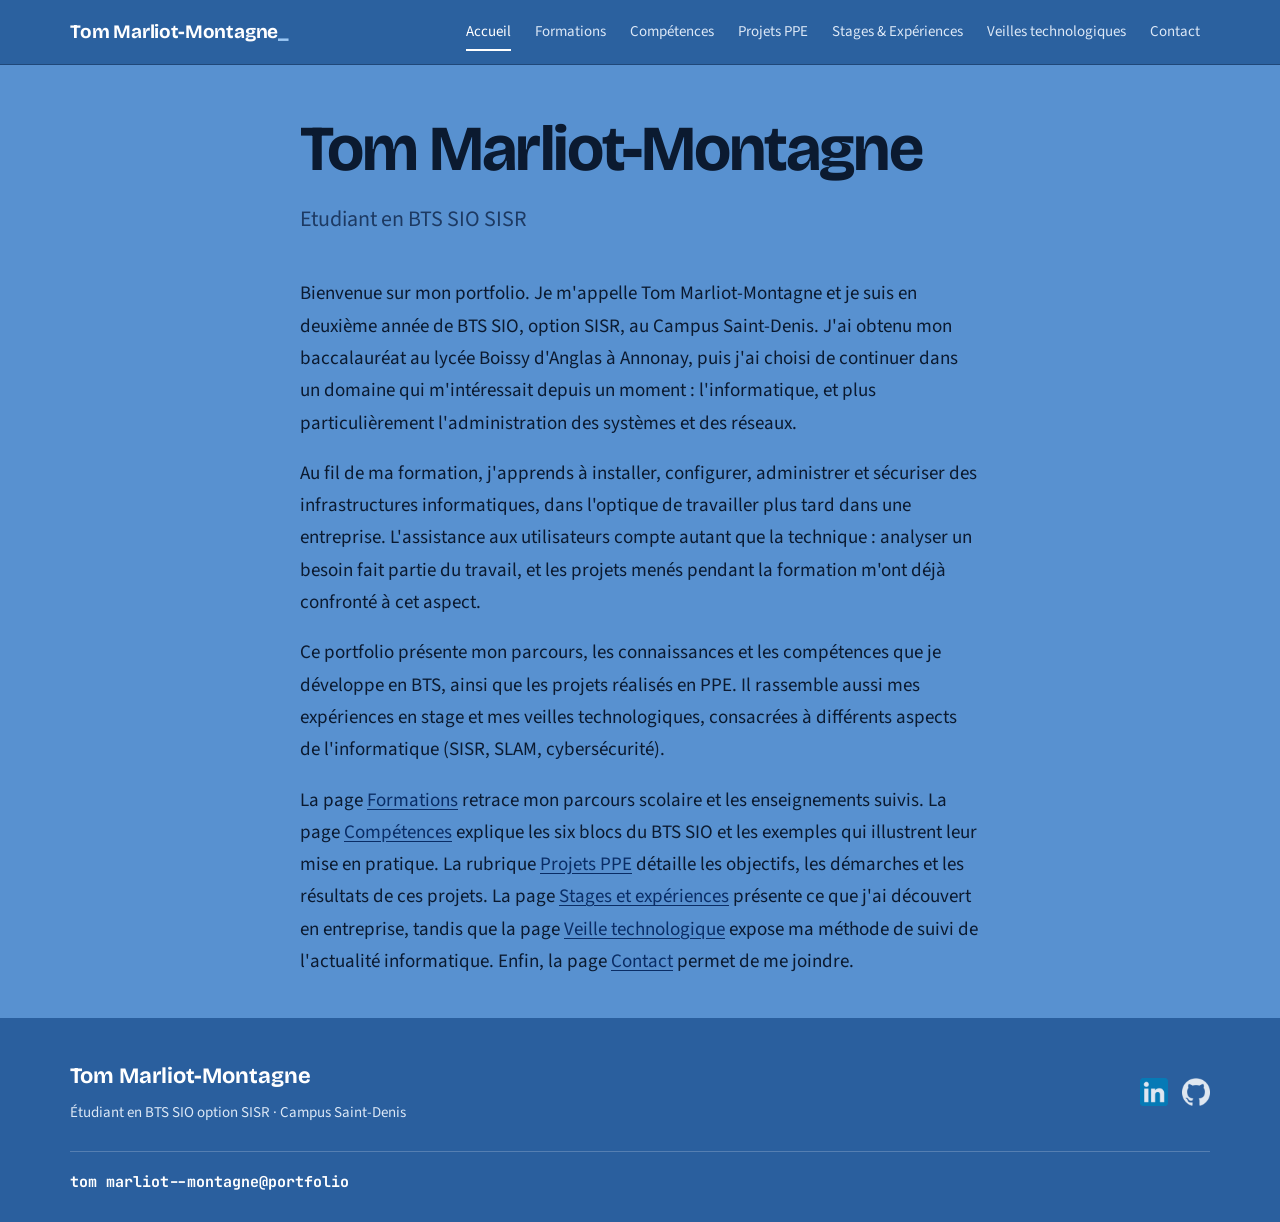
==== index.html @ f74e12f9 "Add files via upload" ====
<!doctype html>
<html lang="fr">
<head>
  <meta charset="utf-8">
  <meta name="viewport" content="width=device-width, initial-scale=1">
  <title>Tom Marliot-Montagne – Etudiant en BTS SIO SISR</title>
  <meta name="description" content="Portfolio de Tom Marliot-Montagne, étudiant en BTS SIO option SISR.">
  <link rel="preconnect" href="https://fonts.googleapis.com">
  <link rel="preconnect" href="https://fonts.gstatic.com" crossorigin>
  <link href="https://fonts.googleapis.com/css2?family=Bricolage+Grotesque:opsz,wght@12..96,700;12..96,800&family=JetBrains+Mono:wght@400;600&family=Ubuntu+Mono:wght@400;700&family=Source+Sans+3:wght@400;600&display=swap" rel="stylesheet">
  <link rel="stylesheet" href="css/style.css">
</head>
<body>

<header class="site-header">
  <div class="wrap">
    <a class="brand" href="index.html">Tom Marliot-Montagne</a>
    <button class="nav-toggle" aria-expanded="false" aria-controls="nav">menu</button>
    <nav class="nav" id="nav">
      <ul>
        <li><a href="index.html" aria-current="page">Accueil</a></li>
        <li><a href="formations.html">Formations</a></li>
        <li><a href="competences.html">Compétences</a></li>
        <li><a href="projets.html">Projets PPE</a></li>
        <li><a href="stages.html">Stages &amp; Expériences</a></li>
        <li><a href="veille.html">Veilles technologiques</a></li>
        <li><a href="contact.html">Contact</a></li>
      </ul>
    </nav>
  </div>
</header>

<main>
  <div class="wrap">
<h1>Tom <em>Marliot-Montagne</em></h1>
    <p class="intro">Etudiant en BTS SIO SISR</p>

<p style="margin-top:40px">Bienvenue sur mon portfolio. Je m'appelle Tom Marliot-Montagne et je suis en deuxième année de BTS SIO, option SISR, au Campus Saint-Denis. J'ai obtenu mon baccalauréat au lycée Boissy d'Anglas à Annonay, puis j'ai choisi de continuer dans un domaine qui m'intéressait depuis un moment : l'informatique, et plus particulièrement l'administration des systèmes et des réseaux.</p>
    <p>Au fil de ma formation, j'apprends à installer, configurer, administrer et sécuriser des infrastructures informatiques, dans l'optique de travailler plus tard dans une entreprise. L'assistance aux utilisateurs compte autant que la technique : analyser un besoin fait partie du travail, et les projets menés pendant la formation m'ont déjà confronté à cet aspect.</p>
    <p>Ce portfolio présente mon parcours, les connaissances et les compétences que je développe en BTS, ainsi que les projets réalisés en PPE. Il rassemble aussi mes expériences en stage et mes veilles technologiques, consacrées à différents aspects de l'informatique (SISR, SLAM, cybersécurité).</p>
    <p>La page <a href="formations.html">Formations</a> retrace mon parcours scolaire et les enseignements suivis. La page <a href="competences.html">Compétences</a> explique les six blocs du BTS SIO et les exemples qui illustrent leur mise en pratique. La rubrique <a href="projets.html">Projets PPE</a> détaille les objectifs, les démarches et les résultats de ces projets. La page <a href="stages.html">Stages et expériences</a> présente ce que j'ai découvert en entreprise, tandis que la page <a href="veille.html">Veille technologique</a> expose ma méthode de suivi de l'actualité informatique. Enfin, la page <a href="contact.html">Contact</a> permet de me joindre.</p>
  </div>
</main>

<footer class="site-footer">
  <div class="wrap">
    <div class="foot-top">
      <div>
        <a class="foot-name" href="index.html">Tom Marliot-Montagne</a>
        <p class="foot-sub">Étudiant en BTS SIO option SISR · Campus Saint-Denis</p>
      </div>
      <div class="socials">
        <a href="https://www.linkedin.com/in/tom-marliot-montagne-20b63934b/" target="_blank" rel="noopener" aria-label="LinkedIn"><img src="img/linkedin.png?v=28" alt="LinkedIn" width="24" height="24"></a>
        <a href="https://github.com/Tomino07" target="_blank" rel="noopener" aria-label="GitHub"><img class="gh" src="img/github.png?v=28" alt="GitHub" width="24" height="24"></a>
      </div>
    </div>
    <div class="foot-bottom">
      <span class="foot-term"><span class="u">tom marliot--montagne@portfolio</span></span>
    </div>
  </div>
</footer>

<script src="js/main.js?v=28"></script>
</body>
</html>
---- css/style.css ----
:root {
  --bg: #5891d0;
  --text: #0b1a30;
  --muted: #1d3a63;
  --line: rgba(11, 26, 48, .25);
  --accent: #0a2d66;
  --accent-light: #0f2f5c;
  --navy: #0b1a30;
  --deep: #2a5f9e;
  --deep-text: #dce8f6;
  --head: "Bricolage Grotesque", system-ui, sans-serif;
  --sans: "Source Sans 3", system-ui, -apple-system, "Segoe UI", sans-serif;
  --mono: "JetBrains Mono", ui-monospace, Consolas, monospace;
}

* { box-sizing: border-box; }

html { -webkit-text-size-adjust: 100%; }

body {
  margin: 0;
  min-height: 100vh;
  display: flex;
  flex-direction: column;
  background: var(--bg);
  color: var(--text);
  font-family: var(--sans);
  font-size: 19px;
  line-height: 1.7;
}

a { color: var(--accent); text-underline-offset: 3px; }
a:hover { color: #fff; }

.wrap {
  max-width: 720px;
  margin: 0 auto;
  padding: 0 20px;
}

h1, h2, h3 {
  font-family: var(--head);
  line-height: 1.15;
  margin: 0 0 14px;
}
h1 {
  font-size: clamp(42px, 8vw, 64px);
  letter-spacing: -0.03em;
  line-height: 1;
  margin-bottom: 20px;
}
h2 { font-size: 30px; margin-top: 46px; }
h3 { font-size: 22px; margin: 28px 0 8px; }
p { margin: 0 0 18px; }
ul, ol { padding-left: 22px; margin: 0 0 18px; }
li { margin-bottom: 8px; }
strong { color: var(--text); font-weight: 700; }

.muted { color: var(--muted); }

.site-header {
  position: sticky;
  top: 0;
  z-index: 10;
  background: rgba(42, 95, 158, .96);
  backdrop-filter: blur(8px);
  -webkit-backdrop-filter: blur(8px);
  border-bottom: 1px solid rgba(11, 26, 48, .35);
}
.site-header .wrap {
  max-width: 1180px;
  display: flex;
  align-items: center;
  justify-content: space-between;
  gap: 32px;
  height: 64px;
}

.brand {
  flex: none;
  font-family: var(--head);
  font-size: 19px;
  font-weight: 700;
  letter-spacing: -0.01em;
  color: #fff;
  text-decoration: none;
  white-space: nowrap;
}
.brand::after {
  content: "_";
  color: #9cc8f5;
  animation: blink 1.06s steps(1) infinite;
}
.brand:hover { color: #fff; }
@keyframes blink { 50% { opacity: 0; } }

.nav ul {
  display: flex;
  align-items: center;
  gap: 4px;
  list-style: none;
  margin: 0;
  padding: 0;
}
.nav li { margin: 0; }
.nav a {
  position: relative;
  display: block;
  padding: 6px 10px;
  font-size: 15px;
  color: var(--deep-text);
  text-decoration: none;
  white-space: nowrap;
  transition: color .15s;
}
.nav a::after {
  content: "";
  position: absolute;
  left: 10px;
  right: 10px;
  bottom: 0;
  height: 2px;
  background: #fff;
  transform: scaleX(0);
  transform-origin: left;
  transition: transform .2s;
}
.nav a:hover { color: #fff; }
.nav a:hover::after { transform: scaleX(1); opacity: .5; }
.nav a[aria-current="page"] { color: #fff; }
.nav a[aria-current="page"]::after { transform: scaleX(1); opacity: 1; }

.nav-toggle {
  display: none;
  font-family: var(--mono);
  font-size: 14px;
  color: #fff;
  background: none;
  border: 1px solid rgba(255, 255, 255, .4);
  border-radius: 6px;
  padding: 6px 12px;
  cursor: pointer;
}

@media (max-width: 1060px) {
  .nav-toggle { display: block; }
  .nav {
    display: none;
    position: absolute;
    top: 64px;
    left: 0;
    right: 0;
    background: var(--deep);
    border-bottom: 1px solid rgba(11, 26, 48, .35);
    padding: 8px 0 16px;
  }
  .nav.open { display: block; }
  .nav ul { flex-direction: column; align-items: stretch; max-width: 1180px; margin: 0 auto; padding: 0 10px; }
  .nav a { padding: 10px; font-size: 17px; }
  .nav a::after { display: none; }
  .nav a[aria-current="page"] { color: #fff; font-weight: 600; }
}

main { flex: 1; padding: 52px 0 40px; }
main .wrap > :last-child { margin-bottom: 0; }

.path {
  font-family: var(--mono);
  font-size: 14px;
  color: var(--accent-light);
  margin: 0 0 12px;
}
.intro {
  font-size: 22px;
  color: var(--muted);
}
h1 em { font-style: normal; }

.meta {
  font-family: var(--mono);
  font-size: 14px;
  color: var(--text);
  margin: -4px 0 20px;
}

form { margin: 30px 0 10px; }
.field { margin-bottom: 18px; }
label {
  display: block;
  font-family: var(--mono);
  font-size: 14px;
  color: var(--muted);
  margin-bottom: 4px;
}
input, textarea {
  width: 100%;
  font: inherit;
  font-size: 17px;
  color: var(--text);
  background: transparent;
  border: 0;
  border-bottom: 2px solid var(--line);
  border-radius: 0;
  padding: 6px 0 8px;
}
input:focus, textarea:focus { outline: none; border-bottom-color: var(--accent); }
textarea { min-height: 120px; resize: vertical; }
button[type="submit"] {
  font-family: var(--mono);
  font-size: 15px;
  color: #fff;
  background: var(--accent);
  border: 0;
  border-radius: 4px;
  padding: 10px 20px;
  cursor: pointer;
  margin-top: 6px;
}
button[type="submit"]:hover { background: #1d4a8a; }
.form-status { font-size: 16px; color: var(--navy); font-weight: 600; margin-top: 14px; }

.site-footer {
  background: var(--deep);
  font-size: 15px;
  color: var(--deep-text);
}
.site-footer .wrap { max-width: 1180px; }

.foot-top {
  display: flex;
  flex-wrap: wrap;
  align-items: center;
  justify-content: space-between;
  gap: 20px;
  padding: 40px 0 26px;
}
.foot-name {
  font-family: var(--head);
  font-size: 22px;
  font-weight: 700;
  color: #fff;
  text-decoration: none;
}
.foot-name:hover { color: #fff; }
.foot-sub { margin: 4px 0 0; font-size: 15px; }

.foot-bottom {
  display: flex;
  flex-wrap: wrap;
  justify-content: space-between;
  gap: 8px 20px;
  padding: 18px 0 26px;
  border-top: 1px solid rgba(255, 255, 255, .2);
  font-size: 13px;
}
.foot-term { font-family: "Ubuntu Mono", var(--mono); font-size: 15px; color: #fff; }
.foot-term .u { color: #fff; font-weight: 700; }

.site-footer .socials img { width: 28px; height: 28px; }
.site-footer .socials img.gh { filter: invert(1); }

.techs {
  display: flex;
  flex-wrap: wrap;
  gap: 22px 18px;
  list-style: none;
  padding: 0;
  margin: 30px 0 0;
}
.techs li {
  width: 80px;
  margin: 0;
  text-align: center;
  font-size: 14px;
  line-height: 1.3;
  color: var(--muted);
}
.techs .logo {
  display: grid;
  place-items: center;
  width: 80px;
  height: 80px;
  margin-bottom: 8px;
  background: #f4f6f9;
  border-radius: 18px;
  transition: transform .15s;
}
.techs li:hover .logo { transform: translateY(-3px); }
.techs li:hover { color: var(--text); }
.techs img { width: 56px; height: 56px; object-fit: contain; }

h2.big { font-size: clamp(32px, 6vw, 46px); letter-spacing: -0.02em; margin-top: 56px; }

.table-wrap { overflow-x: auto; margin: 30px 0 10px; }
.parcours {
  width: 100%;
  min-width: 520px;
  border-collapse: collapse;
  font-size: 17px;
}
.parcours th,
.parcours td {
  border: 1px solid rgba(11, 26, 48, .45);
  padding: 10px 14px;
  text-align: left;
}
.parcours td { background: rgba(255, 255, 255, .14); }
.parcours th {
  background: var(--navy);
  border-color: var(--navy);
  color: #fff;
  font-weight: 600;
}

.socials { display: inline-flex; align-items: center; gap: 14px; }
.socials a { display: block; line-height: 0; transition: transform .15s, opacity .15s; opacity: .85; }
.socials a:hover { transform: translateY(-2px); opacity: 1; }
.socials img { width: 24px; height: 24px; }
.socials.big { display: flex; gap: 18px; margin-top: 6px; }
.socials.big img { width: 44px; height: 44px; }

.shot { margin: 28px 0 0; }
.shot img {
  display: block;
  width: 100%;
  height: auto;
  border-radius: 6px;
  border: 1px solid var(--line);
  box-shadow: 0 14px 30px -14px rgba(11, 26, 48, .55);
}
.shot figcaption {
  margin-top: 8px;
  font-size: 14px;
  color: var(--muted);
}
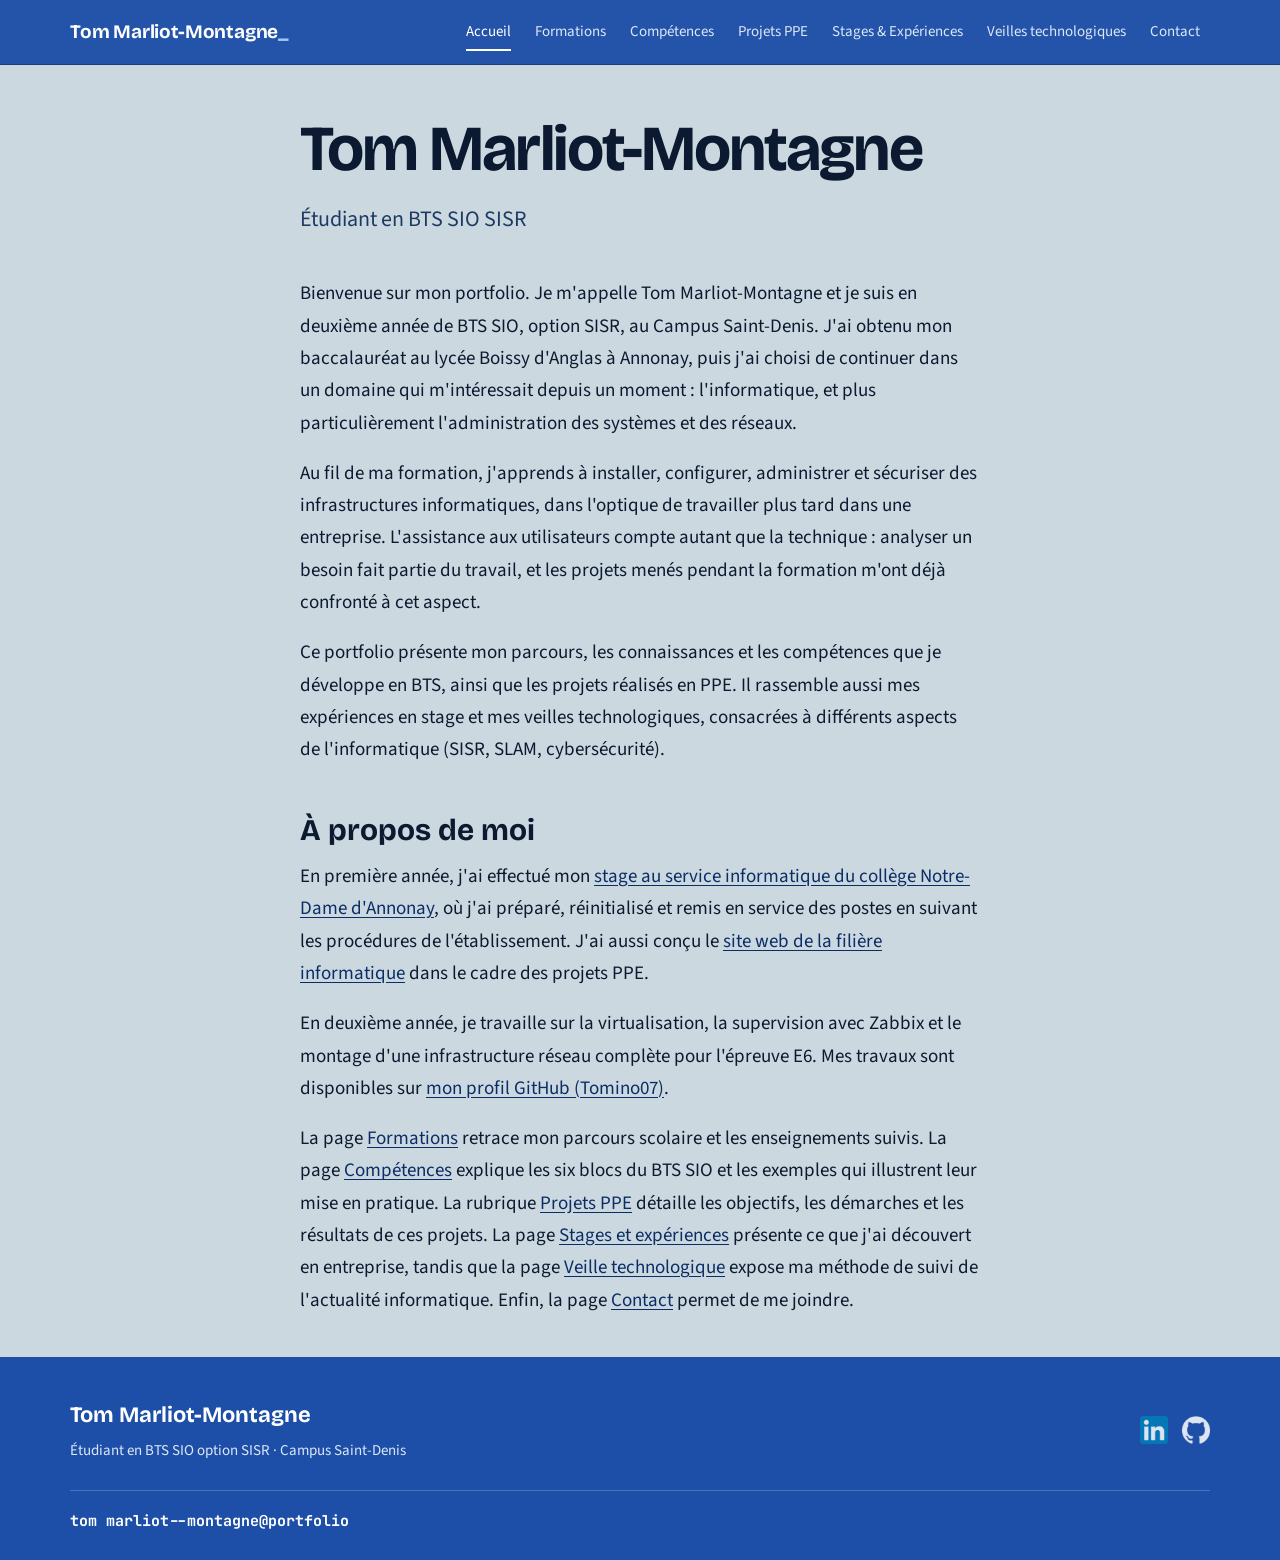
==== commit 76acaabc: "Update index.html" ====
--- a/index.html
+++ b/index.html
@@ -3,8 +3,10 @@
 <head>
   <meta charset="utf-8">
   <meta name="viewport" content="width=device-width, initial-scale=1">
-  <title>Tom Marliot-Montagne – Etudiant en BTS SIO SISR</title>
-  <meta name="description" content="Portfolio de Tom Marliot-Montagne, étudiant en BTS SIO option SISR.">
+  <title>Tom Marliot-Montagne – Étudiant en BTS SIO SISR | Portfolio</title>
+  <meta name="description" content="Portfolio de Tom Marliot-Montagne, étudiant en 2e année de BTS SIO SISR au Campus Saint-Denis : parcours, compétences, projets, stages et veille.">
+  <link rel="canonical" href="https://tomino07.github.io/portfolio/">
+  <!-- <meta name="google-site-verification" content="CODE_GOOGLE"> -->
   <link rel="preconnect" href="https://fonts.googleapis.com">
   <link rel="preconnect" href="https://fonts.gstatic.com" crossorigin>
   <link href="https://fonts.googleapis.com/css2?family=Bricolage+Grotesque:opsz,wght@12..96,700;12..96,800&family=JetBrains+Mono:wght@400;600&family=Ubuntu+Mono:wght@400;700&family=Source+Sans+3:wght@400;600&display=swap" rel="stylesheet">
@@ -14,11 +16,11 @@
 
 <header class="site-header">
   <div class="wrap">
-    <a class="brand" href="index.html">Tom Marliot-Montagne</a>
+    <a class="brand" href="./">Tom Marliot-Montagne</a>
     <button class="nav-toggle" aria-expanded="false" aria-controls="nav">menu</button>
     <nav class="nav" id="nav">
       <ul>
-        <li><a href="index.html" aria-current="page">Accueil</a></li>
+        <li><a href="./" aria-current="page">Accueil</a></li>
         <li><a href="formations.html">Formations</a></li>
         <li><a href="competences.html">Compétences</a></li>
         <li><a href="projets.html">Projets PPE</a></li>
@@ -33,11 +35,16 @@
 <main>
   <div class="wrap">
 <h1>Tom <em>Marliot-Montagne</em></h1>
-    <p class="intro">Etudiant en BTS SIO SISR</p>
+    <p class="intro">Étudiant en BTS SIO SISR</p>
 
 <p style="margin-top:40px">Bienvenue sur mon portfolio. Je m'appelle Tom Marliot-Montagne et je suis en deuxième année de BTS SIO, option SISR, au Campus Saint-Denis. J'ai obtenu mon baccalauréat au lycée Boissy d'Anglas à Annonay, puis j'ai choisi de continuer dans un domaine qui m'intéressait depuis un moment : l'informatique, et plus particulièrement l'administration des systèmes et des réseaux.</p>
     <p>Au fil de ma formation, j'apprends à installer, configurer, administrer et sécuriser des infrastructures informatiques, dans l'optique de travailler plus tard dans une entreprise. L'assistance aux utilisateurs compte autant que la technique : analyser un besoin fait partie du travail, et les projets menés pendant la formation m'ont déjà confronté à cet aspect.</p>
     <p>Ce portfolio présente mon parcours, les connaissances et les compétences que je développe en BTS, ainsi que les projets réalisés en PPE. Il rassemble aussi mes expériences en stage et mes veilles technologiques, consacrées à différents aspects de l'informatique (SISR, SLAM, cybersécurité).</p>
+
+    <h2>À propos de moi</h2>
+    <p>En première année, j'ai effectué mon <a href="stages.html">stage au service informatique du collège Notre-Dame d'Annonay</a>, où j'ai préparé, réinitialisé et remis en service des postes en suivant les procédures de l'établissement. J'ai aussi conçu le <a href="projets.html">site web de la filière informatique</a> dans le cadre des projets PPE.</p>
+    <p>En deuxième année, je travaille sur la virtualisation, la supervision avec Zabbix et le montage d'une infrastructure réseau complète pour l'épreuve E6. Mes travaux sont disponibles sur <a href="https://github.com/Tomino07" target="_blank" rel="noopener">mon profil GitHub (Tomino07)</a>.</p>
+
     <p>La page <a href="formations.html">Formations</a> retrace mon parcours scolaire et les enseignements suivis. La page <a href="competences.html">Compétences</a> explique les six blocs du BTS SIO et les exemples qui illustrent leur mise en pratique. La rubrique <a href="projets.html">Projets PPE</a> détaille les objectifs, les démarches et les résultats de ces projets. La page <a href="stages.html">Stages et expériences</a> présente ce que j'ai découvert en entreprise, tandis que la page <a href="veille.html">Veille technologique</a> expose ma méthode de suivi de l'actualité informatique. Enfin, la page <a href="contact.html">Contact</a> permet de me joindre.</p>
   </div>
 </main>
@@ -46,12 +53,12 @@
   <div class="wrap">
     <div class="foot-top">
       <div>
-        <a class="foot-name" href="index.html">Tom Marliot-Montagne</a>
+        <a class="foot-name" href="./">Tom Marliot-Montagne</a>
         <p class="foot-sub">Étudiant en BTS SIO option SISR · Campus Saint-Denis</p>
       </div>
       <div class="socials">
-        <a href="https://www.linkedin.com/in/tom-marliot-montagne-20b63934b/" target="_blank" rel="noopener" aria-label="LinkedIn"><img src="img/linkedin.png?v=28" alt="LinkedIn" width="24" height="24"></a>
-        <a href="https://github.com/Tomino07" target="_blank" rel="noopener" aria-label="GitHub"><img class="gh" src="img/github.png?v=28" alt="GitHub" width="24" height="24"></a>
+        <a href="https://www.linkedin.com/in/tom-marliot-montagne-20b63934b/" target="_blank" rel="noopener" aria-label="LinkedIn"><img src="img/linkedin.png?v=29" alt="Logo LinkedIn" width="24" height="24"></a>
+        <a href="https://github.com/Tomino07" target="_blank" rel="noopener" aria-label="GitHub"><img class="gh" src="img/github.png?v=29" alt="Logo GitHub" width="24" height="24"></a>
       </div>
     </div>
     <div class="foot-bottom">
@@ -60,6 +67,6 @@
   </div>
 </footer>
 
-<script src="js/main.js?v=28"></script>
+<script src="js/main.js?v=29"></script>
 </body>
 </html>
--- a/css/style.css
+++ b/css/style.css
@@ -1,5 +1,5 @@
 :root {
-  --bg: #5891d0;
+  --bg: #CCD8DF;
   --text: #0b1a30;
   --muted: #1d3a63;
   --line: rgba(11, 26, 48, .25);
@@ -62,7 +62,7 @@
   position: sticky;
   top: 0;
   z-index: 10;
-  background: rgba(42, 95, 158, .96);
+  background: rgba(30, 79, 168, .96);
   backdrop-filter: blur(8px);
   -webkit-backdrop-filter: blur(8px);
   border-bottom: 1px solid rgba(11, 26, 48, .35);
@@ -220,7 +220,7 @@
 .form-status { font-size: 16px; color: var(--navy); font-weight: 600; margin-top: 14px; }
 
 .site-footer {
-  background: var(--deep);
+  background: #1E4FA8;
   font-size: 15px;
   color: var(--deep-text);
 }
@@ -332,4 +332,4 @@
   margin-top: 8px;
   font-size: 14px;
   color: var(--muted);
-}+}
